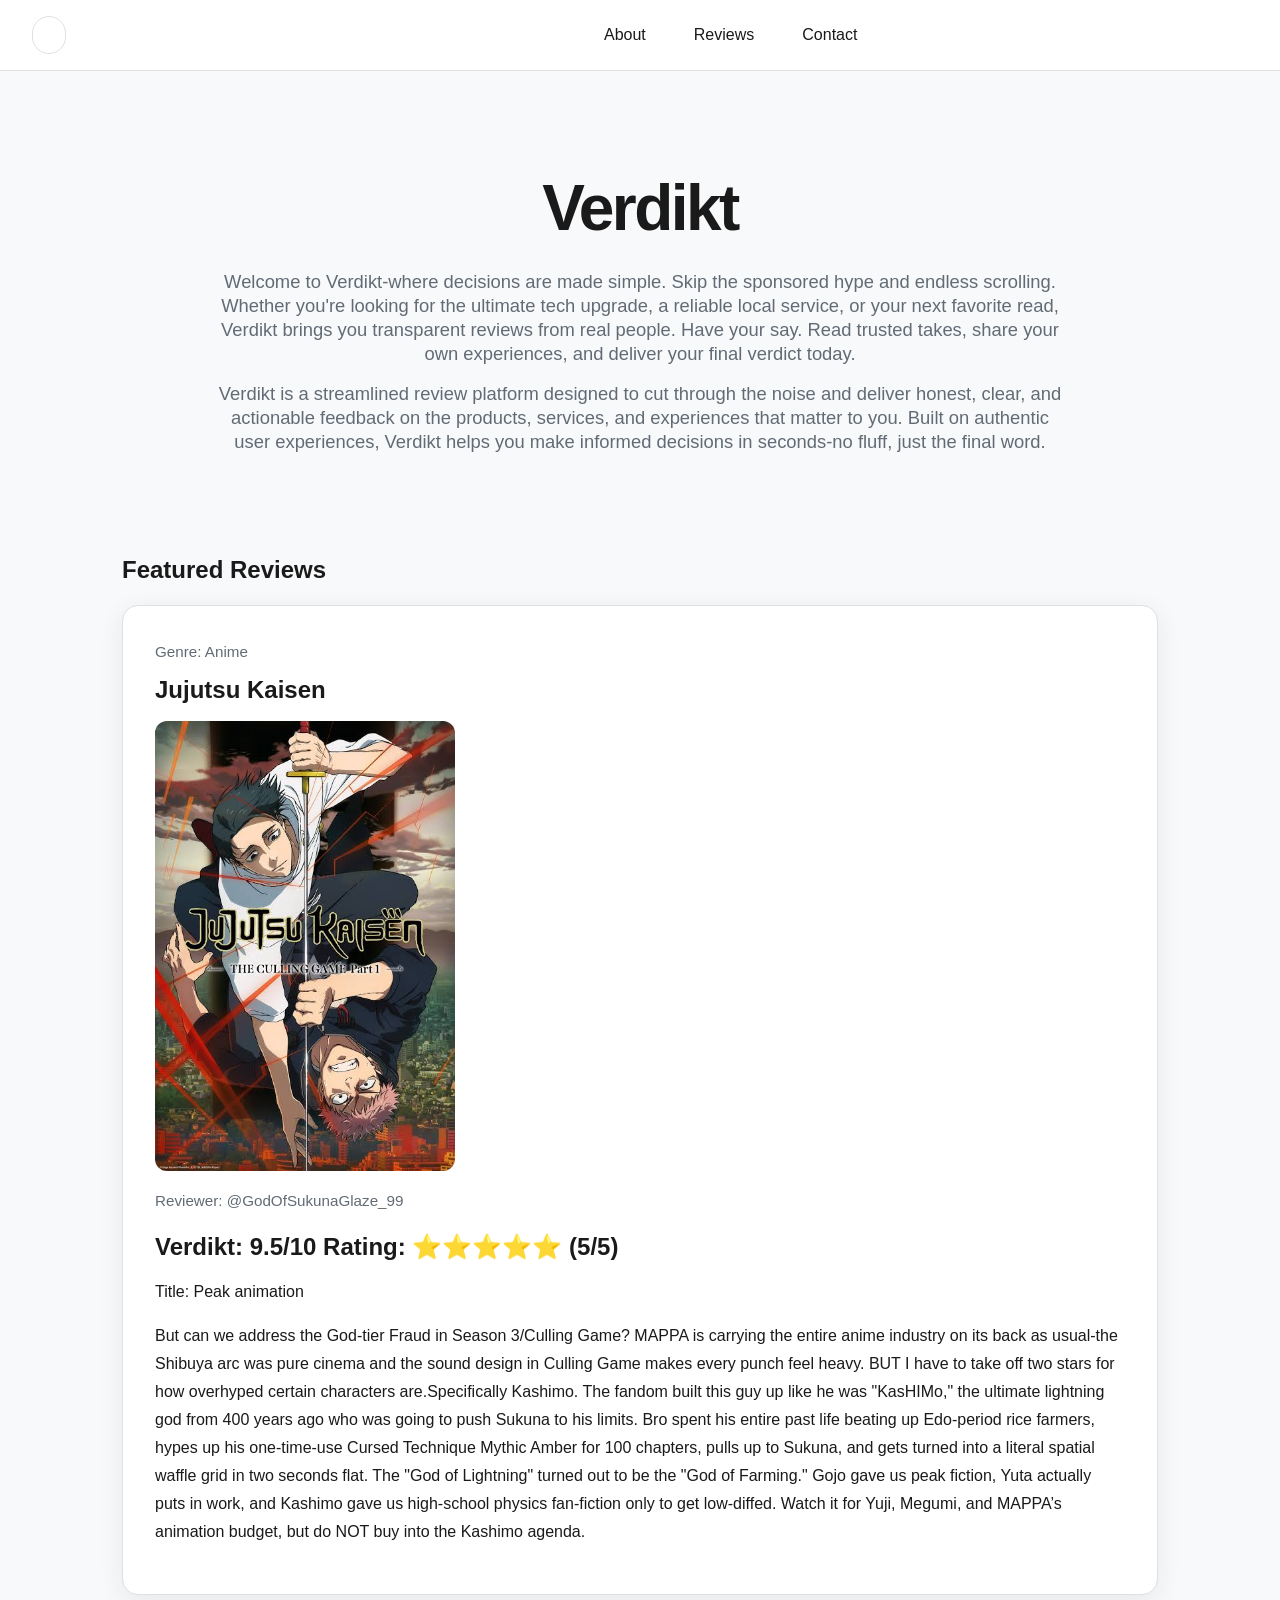
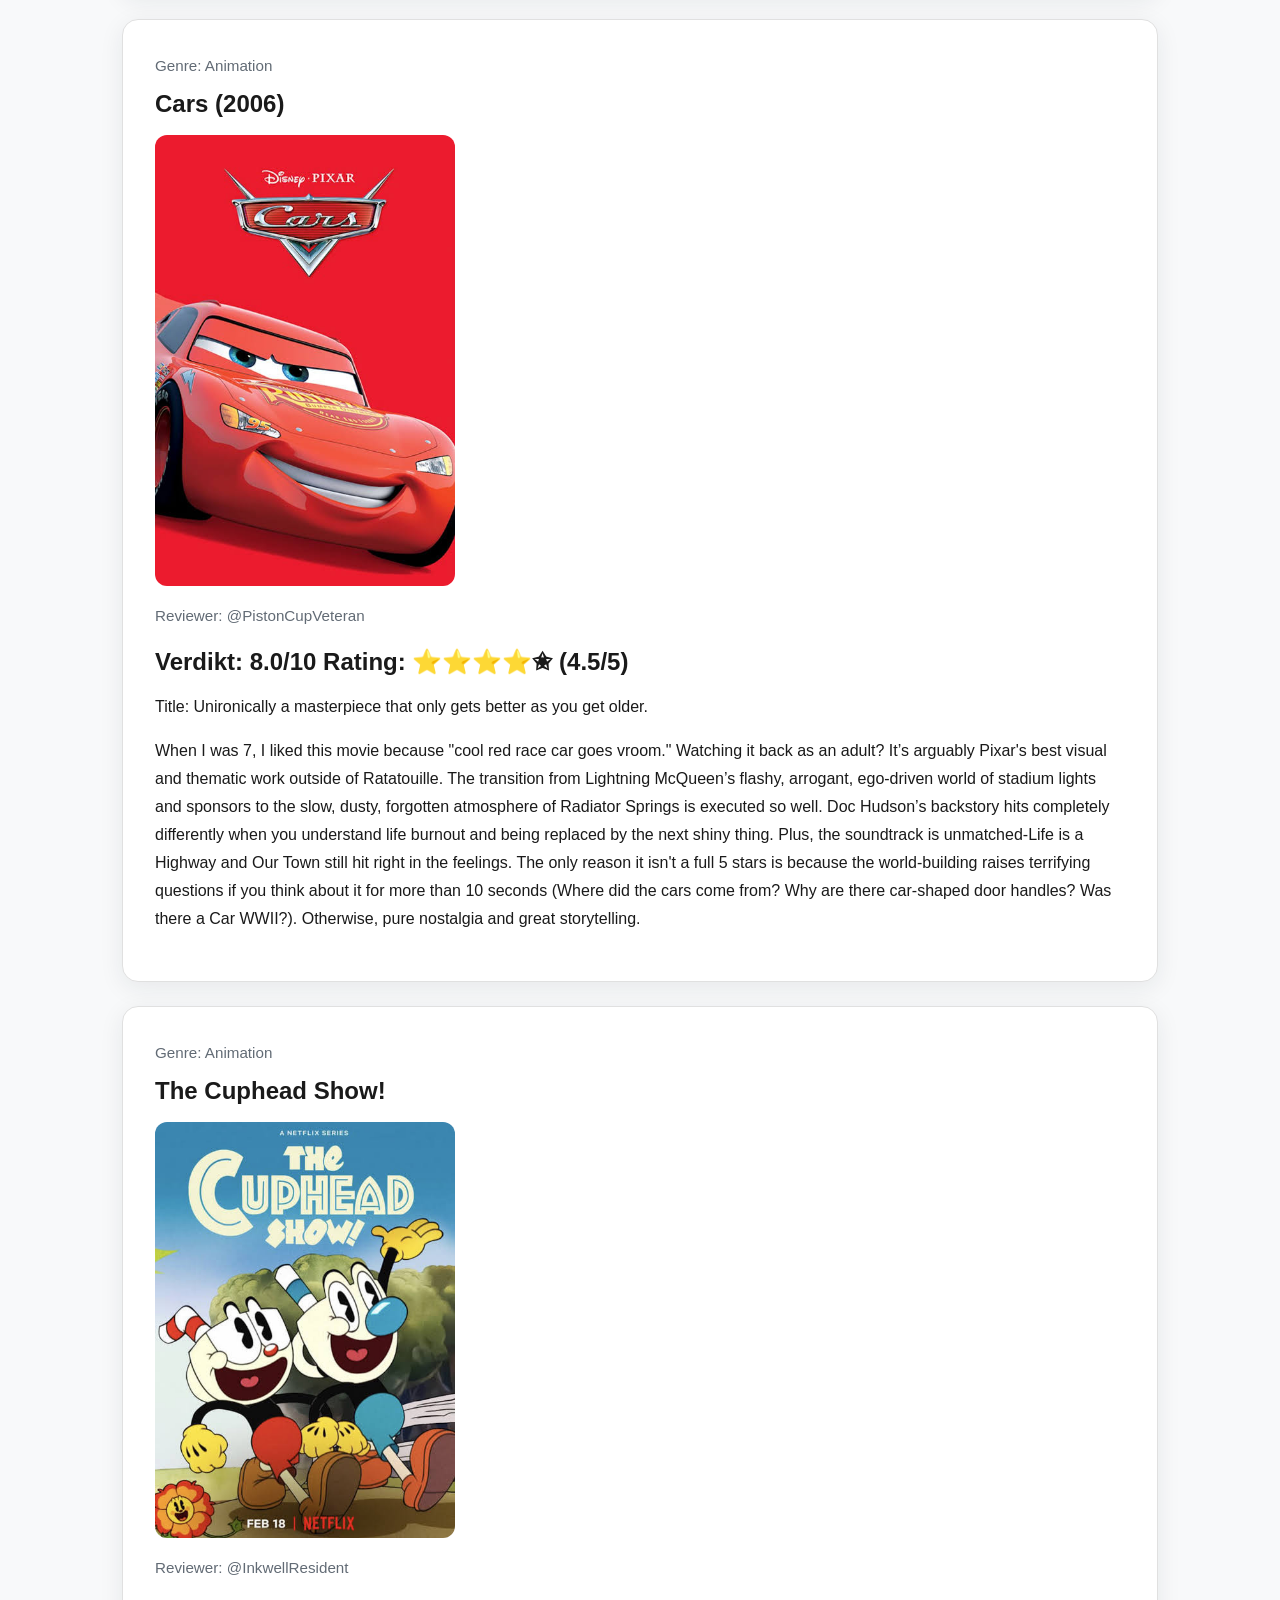
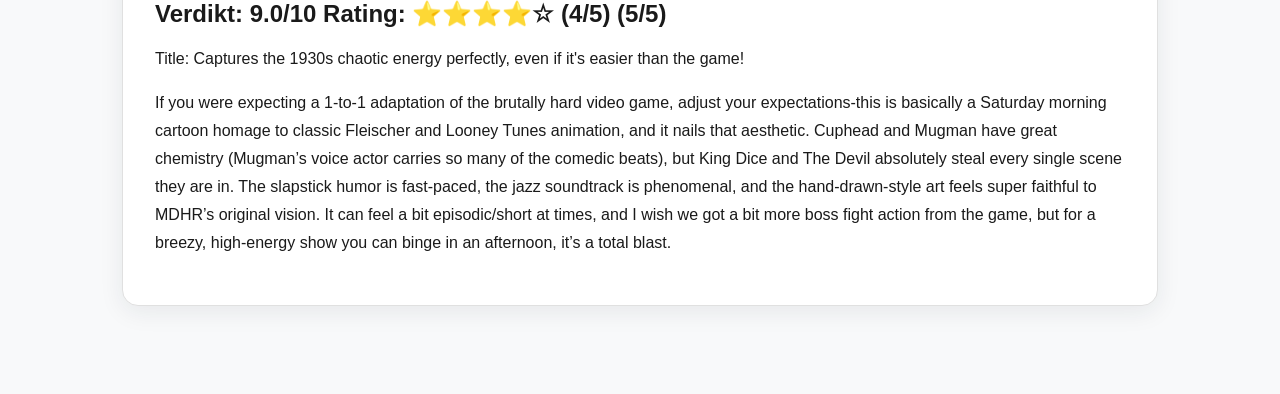
==== Pages/index.html @ 053e2333 "UPD" ====
<!DOCTYPE html>
<html lang="en">
<head>
    <meta charset="UTF-8">
    <meta name="viewport" content="width=device-width, initial-scale=1.0">
    <title>Verdikt</title>
    <link rel="stylesheet" href="style.css">
    <link rel="icon" href="" type="image/x-icon">
    <script src="Java.js" defer></script>
</head>
<body>
    <nav>
        <div class="search-container">
            <input type="text" id="search-input" placeholder="Search reviews, shows, or users..."  aria-label="Search reviews">
        </div>
        <ul>
            <li><a href="about.html">About</a></li>
            <li><a href="categories.html">Reviews</a></li>
            <li><a href="contact.html">Contact</a></li>
        </ul>

        <button id="theme-toggle" class="theme-btn">
            <span id="theme-icon" aria-hidden="true">🌙</span>
            <span id="theme-text">Dark Mode</span>
        </button>
    </nav>
    <header>
        <h1>Verdikt</h1>
        <h3>Welcome to Verdikt-where decisions are made simple. Skip the sponsored hype and endless scrolling. Whether you're looking for the ultimate tech upgrade, a reliable local service, or your next favorite read, Verdikt brings you transparent reviews from real people. Have your say. Read trusted takes, share your own experiences, and deliver your final verdict today.</h3>
        <h3>Verdikt is a streamlined review platform designed to cut through the noise and deliver honest, clear, and actionable feedback on the products, services, and experiences that matter to you. Built on authentic user experiences, Verdikt helps you make informed decisions in seconds-no fluff, just the final word.</h3>
    </header>
<section>
    <h1>Featured Reviews</h1>
    <p id="no-results" class="no-results hidden" role="status">No reviews match your search.</p>
    <div class="review">
        <h2>Genre: Anime</h2>
        <h2>Jujutsu Kaisen</h2>
        <img src="Images/JJK.jpg" alt="Jujutsu Kaisen" width="300">
        <h4>Reviewer: @GodOfSukunaGlaze_99</h4>
        <h2>Verdikt: 9.5/10 Rating: ⭐⭐⭐⭐⭐ (5/5)</h2>
        <h3>Title: Peak animation</h3>
        <h3>But can we address the God-tier Fraud in Season 3/Culling Game? MAPPA is carrying the entire anime industry on its back as usual-the Shibuya arc was pure cinema and the sound design in Culling Game makes every punch feel heavy. BUT I have to take off two stars for how overhyped certain characters are.Specifically Kashimo. The fandom built this guy up like he was "KasHIMo," the ultimate lightning god from 400 years ago who was going to push Sukuna to his limits. Bro spent his entire past life beating up Edo-period rice farmers, hypes up his one-time-use Cursed Technique Mythic Amber for 100 chapters, pulls up to Sukuna, and gets turned into a literal spatial waffle grid in two seconds flat.   The "God of Lightning" turned out to be the "God of Farming." Gojo gave us peak fiction, Yuta actually puts in work, and Kashimo gave us high-school physics fan-fiction only to get low-diffed. Watch it for Yuji, Megumi, and MAPPA’s animation budget, but do NOT buy into the Kashimo agenda.</h3>
    </div>
    <div class="review">
        <h2>Genre: Animation</h2>
        <h2>Cars (2006)</h2>
        <img src="Images/Cars.jpg" alt="Cars" width="300">
        <h4>Reviewer: @PistonCupVeteran</h4>
        <h2>Verdikt: 8.0/10 Rating: ⭐⭐⭐⭐✬ (4.5/5)</h2>
        <h3>Title: Unironically a masterpiece that only gets better as you get older.</h3>
        <h3>When I was 7, I liked this movie because "cool red race car goes vroom." Watching it back as an adult? It’s arguably Pixar's best visual and thematic work outside of Ratatouille. The transition from Lightning McQueen’s flashy, arrogant, ego-driven world of stadium lights and sponsors to the slow, dusty, forgotten atmosphere of Radiator Springs is executed so well. Doc Hudson’s backstory hits completely differently when you understand life burnout and being replaced by the next shiny thing. Plus, the soundtrack is unmatched-Life is a Highway and Our Town still hit right in the feelings. The only reason it isn't a full 5 stars is because the world-building raises terrifying questions if you think about it for more than 10 seconds (Where did the cars come from? Why are there car-shaped door handles? Was there a Car WWII?). Otherwise, pure nostalgia and great storytelling.</h3>
    </div>
    <div class="review">
        <h2>Genre: Animation</h2>
        <h2>The Cuphead Show!</h2>
        <img src="Images/Cuphead.jpg" alt="Cuphead" width="300">
        <h4>Reviewer: @InkwellResident</h4>
        <h2>Verdikt: 9.0/10 Rating: ⭐⭐⭐⭐☆ (4/5) (5/5)</h2>
        <h3>Title: Captures the 1930s chaotic energy perfectly, even if it's easier than the game!</h3>
        <h3>If you were expecting a 1-to-1 adaptation of the brutally hard video game, adjust your expectations-this is basically a Saturday morning cartoon homage to classic Fleischer and Looney Tunes animation, and it nails that aesthetic. Cuphead and Mugman have great chemistry (Mugman’s voice actor carries so many of the comedic beats), but King Dice and The Devil absolutely steal every single scene they are in. The slapstick humor is fast-paced, the jazz soundtrack is phenomenal, and the hand-drawn-style art feels super faithful to MDHR’s original vision. It can feel a bit episodic/short at times, and I wish we got a bit more boss fight action from the game, but for a breezy, high-energy show you can binge in an afternoon, it’s a total blast.</h3>
    </div>
</body>
</html>
---- Pages/style.css ----
:root {
  --bg-color: #f8f9fa;
  --card-bg: #ffffff;
  --text-color: #1a1a1a;
  --border-color: #e0e0e0;
  --nav-bg: rgba(255, 255, 255, 0.9);
  --accent-color: #007bff;
  --muted-color: #626b75;
  --shadow-color: rgba(20, 34, 50, 0.08);
}

[data-theme="dark"] {
  --bg-color: #121212;
  --card-bg: #1e1e1e;
  --text-color: #f1f1f1;
  --border-color: #333333;
  --nav-bg: rgba(18, 18, 18, 0.9);
  --accent-color: #3788d8;
 --muted-color: #b5bdc7;
 --shadow-color: rgba(0, 0, 0, 0.25);
}

* {
 box-sizing: border-box;
}

body {
 background-color: var(--bg-color);
 color: var(--text-color);
 font-family: 'Segoe UI', Tahoma, Geneva, Verdana, sans-serif;
 margin: 0;
 line-height: 1.6;
 transition: background-color 0.25s ease, color 0.25s ease;
}

h1, h2, h3, h4 {
 color: var(--text-color);
 line-height: 1.3;
}

nav {
  position: sticky; 
  top: 0;
  z-index: 1000;
  display: flex;
  justify-content: space-between;
  align-items: center;
  gap: 35rem;
  padding: 1rem 2rem;
  background-color: var(--nav-bg);
  backdrop-filter: blur(8px);
  border-bottom: 1px solid var(--border-color);
}

nav ul {
  display: flex;
  list-style: none;
  gap: 1.5rem;
  margin: 0 auto;
  padding: 0;
}

nav a {
  color: var(--text-color);
  text-decoration: none;
  font-weight: 500;
  transition: color 0.2s ease;
  padding: 0.5rem 0.75rem;
  border-radius: 8px;
}

nav a:hover {
  color: var(--accent-color);
}

.theme-btn {
  background: transparent;
  border: 1px solid var(--border-color);
  color: var(--text-color);
  padding: 0.5rem 1rem;
  border-radius: 20px;
  cursor: pointer;
  display: flex;
  align-items: center;
  gap: 0.5rem;
  font-size: 0.9rem;
  white-space: nowrap;
  transition: border-color 0.2s ease, background-color 0.2s ease, transform 0.2s ease;
}

.theme-btn:hover {
  border-color: var(--accent-color);
  background-color: var(--card-bg);
  transform: translateY(-1px);
}

/* Search Bar Styling */
.search-container {
  flex: 1 1 240px;
  max-width: 400px;
  min-width: 0;
}

#search-input {
  width: 100%;
  box-sizing: border-box;
  padding: 0.6rem 1rem;
  border-radius: 20px;
  border: 1px solid var(--border-color);
  background-color: var(--card-bg);
  color: var(--text-color);
  font-size: 0.95rem;
  outline: none;
  transition: border-color 0.2s ease, box-shadow 0.2s ease, background-color 0.25s ease;
}

#search-input:focus {
  border-color: var(--accent-color);
  box-shadow: 0 0 0 3px rgba(0, 123, 255, 0.2);
}

header {
  max-width: 1000px;
  margin: 0 auto;
  padding: clamp(3rem, 8vw, 6rem) 2rem 3rem;
  text-align: center;
}

header h1 {
  margin: 0 0 1.25rem;
  font-size: clamp(2.5rem, 6vw, 4rem);
  letter-spacing: -0.04em;
}

header h3 {
  max-width: 850px;
  margin: 0 auto 1rem;
  color: var(--muted-color);
  font-size: clamp(1rem, 2vw, 1.15rem);
  font-weight: 400;
}

section {
  max-width: 1100px;
  margin: 0 auto;
  padding: 1rem 2rem 4rem;
}

section > h2 {
  margin: 0 0 1.5rem;
  font-size: clamp(1.6rem, 3vw, 2rem);
}

#contact-form {
  display: flex;
  flex-direction: column;
  gap: 1rem;
  max-width: 600px;
  margin: 0 auto;
}

#contact-form label {
  font-weight: 500;
}

#contact-form input,
#contact-form textarea {
  width: 100%;
  padding: 0.75rem 1rem;
  border-radius: 8px;
  border: 1px solid var(--border-color);
  background-color: var(--card-bg);
  color: var(--text-color);
  font-size: 0.95rem;
  outline: none;
  transition: border-color 0.2s ease, box-shadow 0.2s ease, background-color 0.25s ease;
}

#contact-form input:focus,
#contact-form textarea:focus {
  border-color: var(--accent-color);
  box-shadow: 0 0 0 3px rgba(0, 123, 255, 0.2);
}

#contact-form button {
  align-self: flex-start;
  padding: 0.75rem 1.5rem;
  border: none;
  border-radius: 8px;
  background-color: var(--accent-color);
  color: #fff;
  font-size: 0.95rem;
  cursor: pointer;
  transition: background-color 0.2s ease, transform 0.2s ease;
}

#contact-form button:hover {
  background-color: darken(var(--accent-color), 10%);
  transform: translateY(-1px);
}

#contact-form button:active {
  transform: translateY(0);
}

#contact-form .success-message {
  color: green;
  font-weight: 500;
  margin-top: 0.5rem;
}

#contact-form .error-message {
  color: red;
  font-weight: 500;
  margin-top: 0.5rem;
}

#contact-form .hidden {
  display: none;
}

#contact-form .loading {
  opacity: 0.6;
  pointer-events: none;
}

#contact-form .loading::after {
  content: 'Sending...';
  display: inline-block;
  margin-left: 0.5rem;
  font-style: italic;
  color: var(--muted-color);
}

#AboutImg {
  display: block;
  width: min(100%, 300px);
  height: auto;
  margin: 1rem auto;
  border-radius: 0.75rem;
  object-fit: cover;
}

.review {
  margin: 0 0 1.5rem;
  padding: clamp(1.25rem, 3vw, 2rem);
  overflow: hidden;
  border: 1px solid var(--border-color);
  border-radius: 1rem;
  background-color: var(--card-bg);
  box-shadow: 0 6px 24px var(--shadow-color);
  transition: transform 0.2s ease, box-shadow 0.2s ease, background-color 0.25s ease;
}

.review:hover {
  transform: translateY(-3px);
  box-shadow: 0 12px 30px var(--shadow-color);
}

.review h2 {
  margin: 0.25rem 0 0.75rem;
}

.review h2:first-child,
.review h4 {
  color: var(--muted-color);
  font-size: 0.95rem;
  font-weight: 500;
}

.review h3 {
  font-size: 1rem;
  font-weight: 400;
  line-height: 1.75;
}

.review img {
  display: block;
  width: min(100%, 300px);
  height: auto;
  margin: 1rem 0;
  border-radius: 0.75rem;
  object-fit: cover;
}

.review.hidden {
  display: none !important;
}

.review.search-enter {
  animation: review-enter 280ms ease-out both;
}

@keyframes review-enter {
  from {
    opacity: 0;
    transform: translateY(12px);
  }

  to {
    opacity: 1;
    transform: translateY(0);
  }
}

.no-results {
  text-align: center;
  padding: 3rem 1rem;
  font-size: 1.1rem;
  opacity: 0.7;
}

.no-results.hidden {
  display: none;
}

@media (max-width: 760px) {
  nav {
    flex-wrap: wrap;
    padding: 0.75rem 1rem;
    gap: 0.75rem 1rem;
  }

  .search-container {
    flex-basis: 100%;
    max-width: none;
    order: 1;
  }

  nav ul {
    flex: 1;
    flex-wrap: wrap;
    gap: 0.75rem 1rem;
  }

  header {
    padding: 3rem 1.25rem 2rem;
  }

  section {
    padding: 1rem 1.25rem 3rem;
  }
}

@media (prefers-reduced-motion: reduce) {
  *,
  *::before,
  *::after {
    scroll-behavior: auto !important;
    transition-duration: 0.01ms !important;
    animation-duration: 0.01ms !important;
    animation-iteration-count: 1 !important;
  }
}
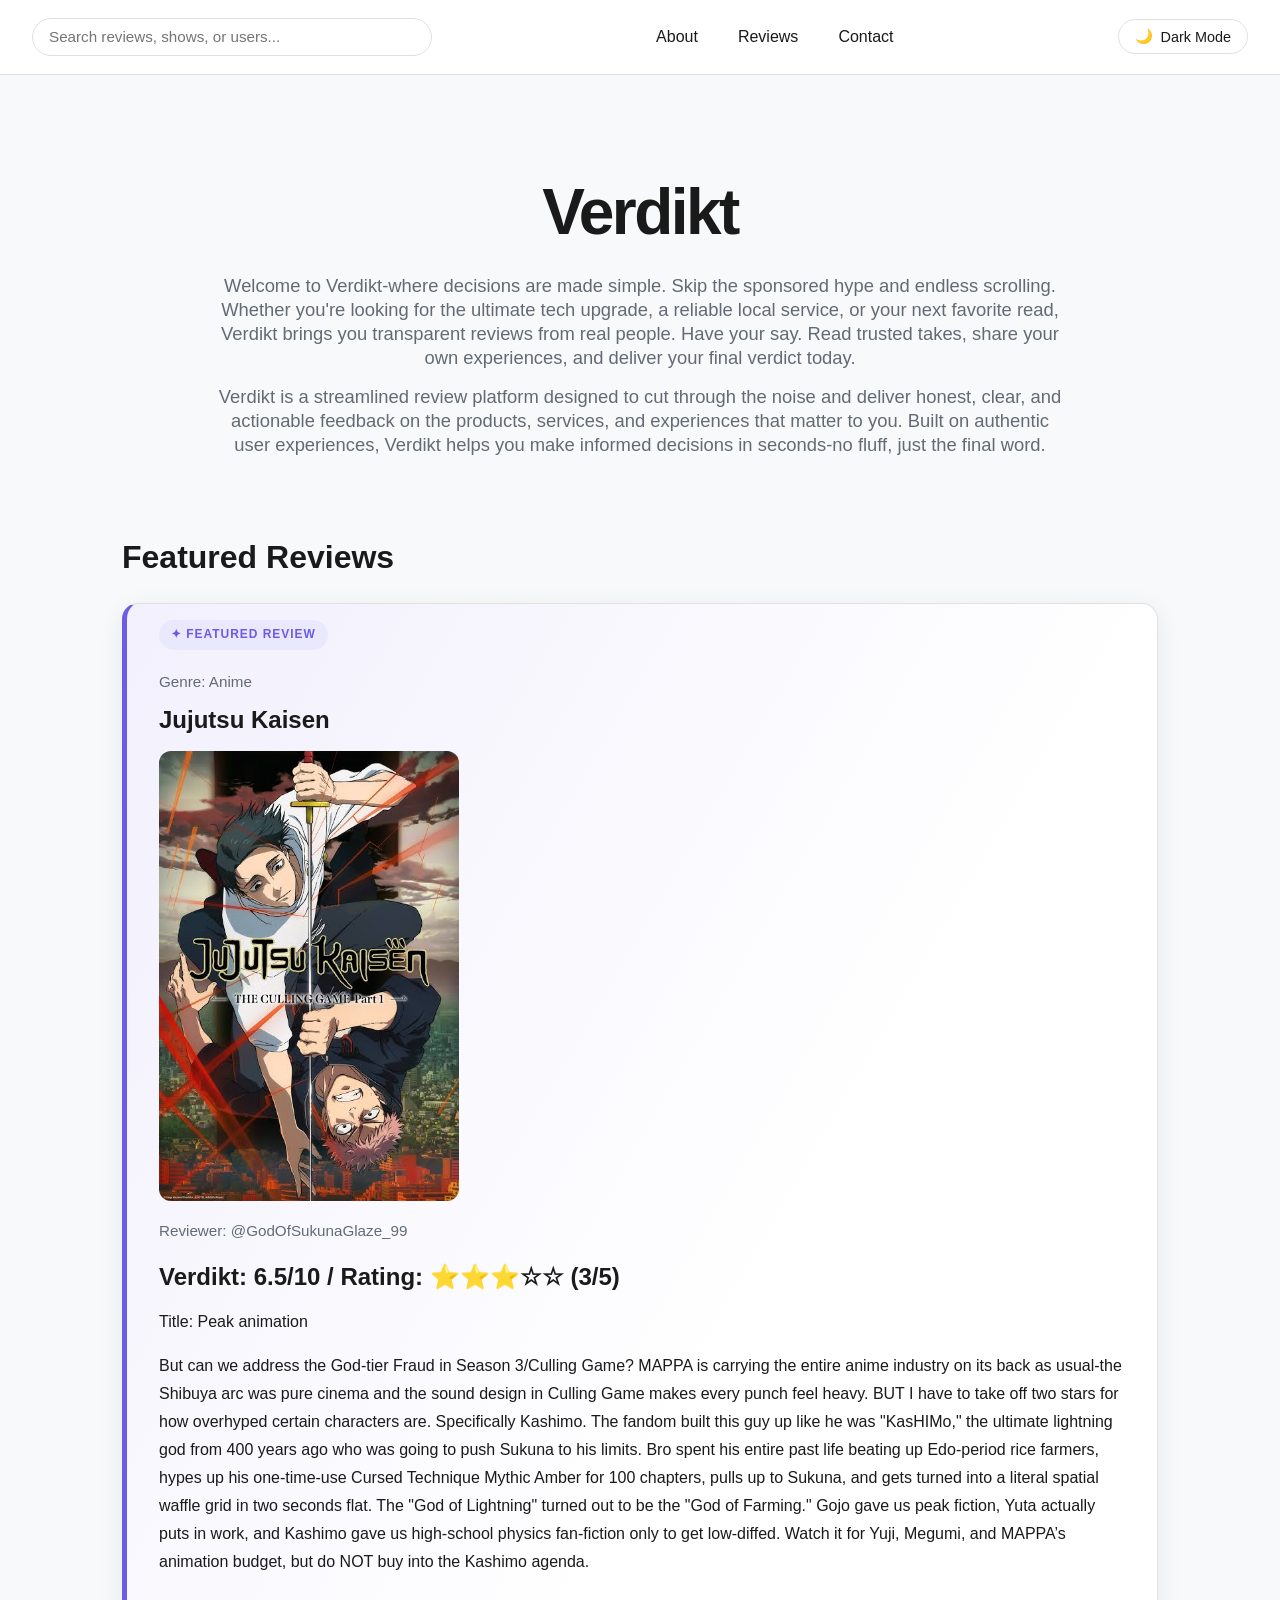
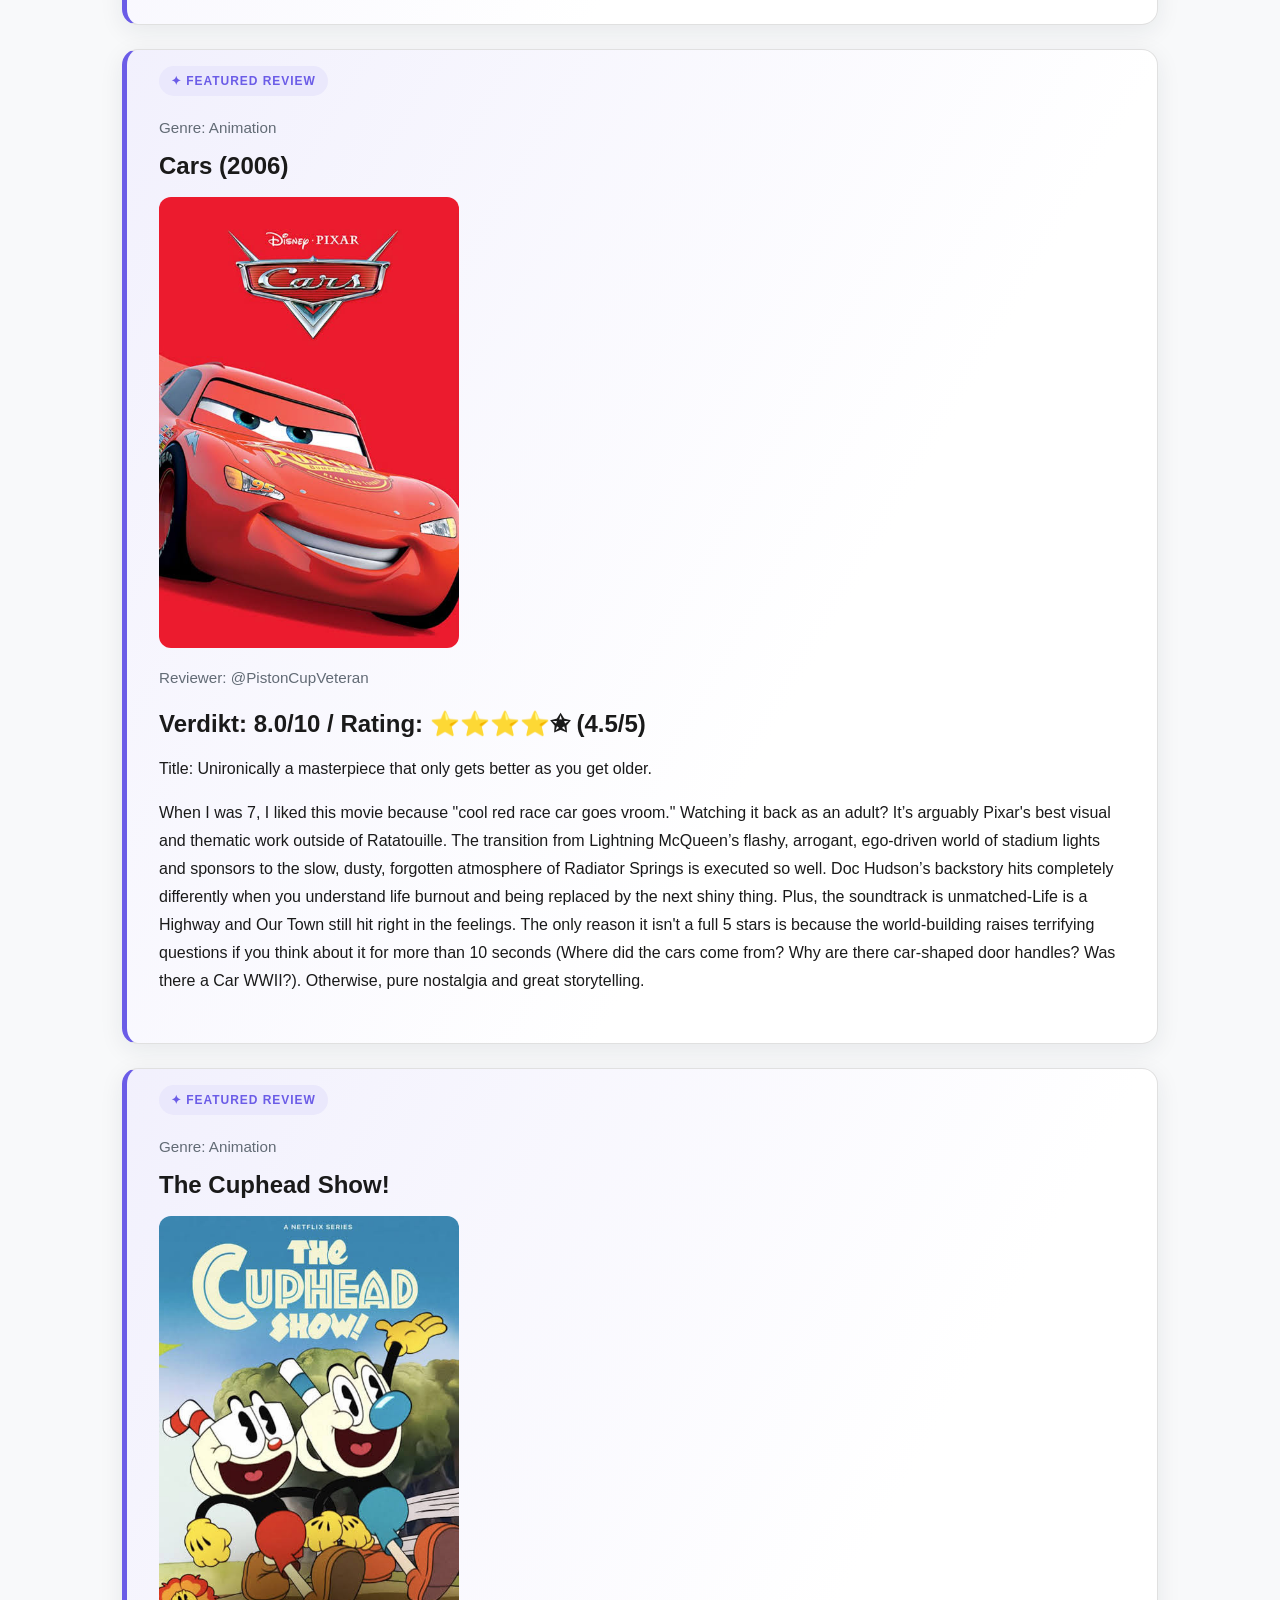
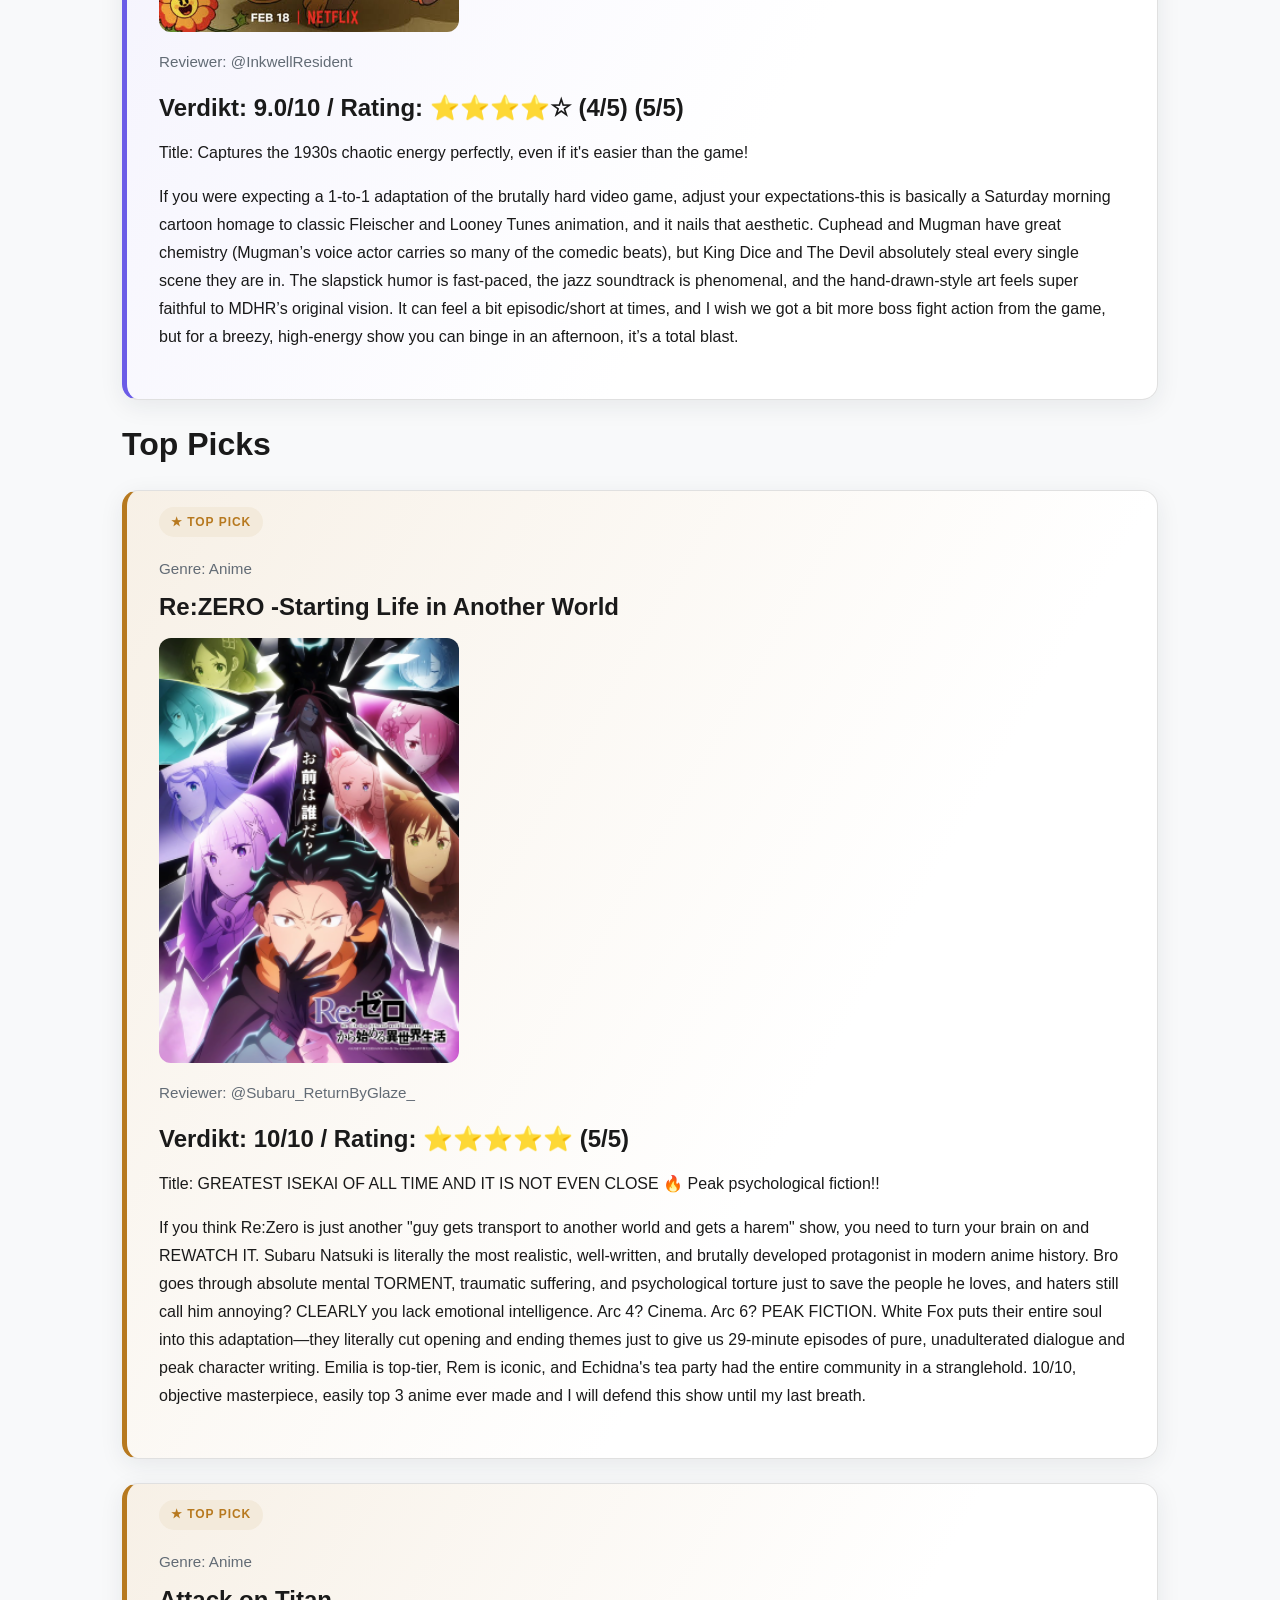
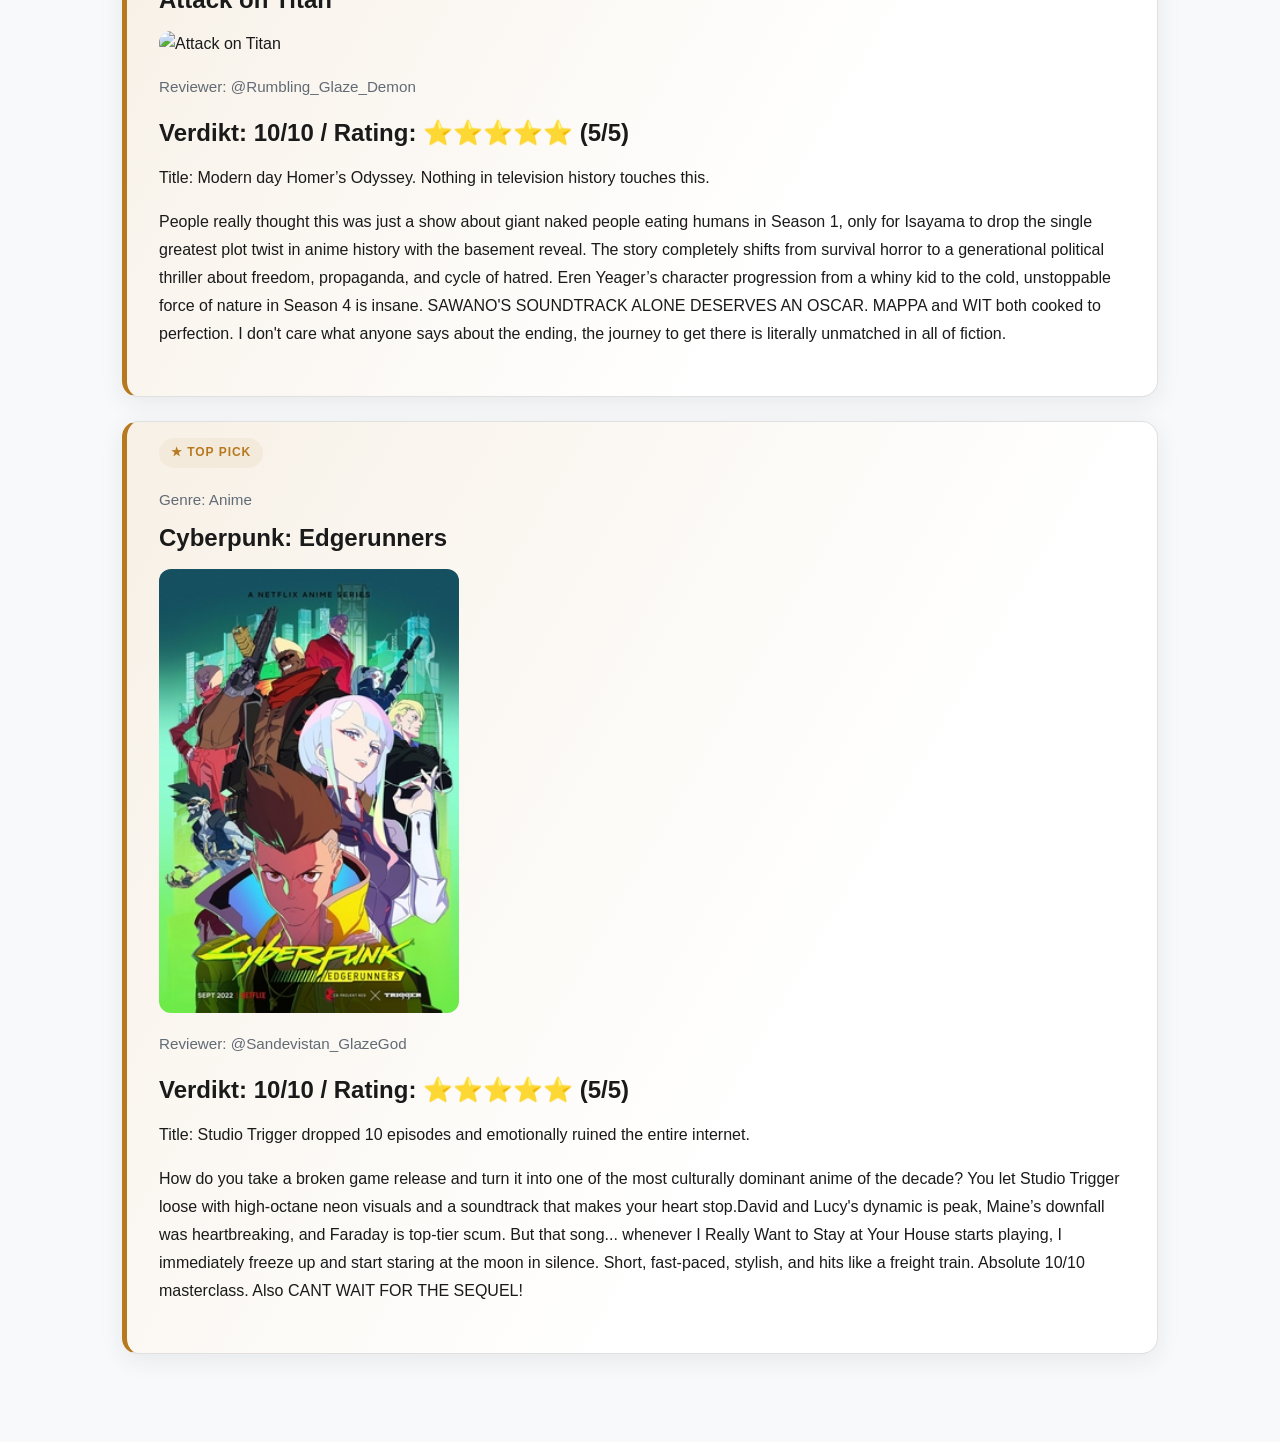
==== commit f08184c0: "Heya" ====
--- a/Pages/index.html
+++ b/Pages/index.html
@@ -1,63 +1,91 @@
 <!DOCTYPE html>
 <html lang="en">
-<head>
+  <head>
     <meta charset="UTF-8">
     <meta name="viewport" content="width=device-width, initial-scale=1.0">
     <title>Verdikt</title>
     <link rel="stylesheet" href="style.css">
-    <link rel="icon" href="" type="image/x-icon">
+    <link rel="icon" href="Images/VerdiktIcon.png" type="image/png">
     <script src="Java.js" defer></script>
-</head>
-<body>
+  </head>
+  <body>
     <nav>
-        <div class="search-container">
-            <input type="text" id="search-input" placeholder="Search reviews, shows, or users..."  aria-label="Search reviews">
-        </div>
-        <ul>
-            <li><a href="about.html">About</a></li>
-            <li><a href="categories.html">Reviews</a></li>
-            <li><a href="contact.html">Contact</a></li>
-        </ul>
-
-        <button id="theme-toggle" class="theme-btn">
-            <span id="theme-icon" aria-hidden="true">🌙</span>
-            <span id="theme-text">Dark Mode</span>
-        </button>
+      <div class="search-container">
+        <input type="text" id="search-input" placeholder="Search reviews, shows, or users..."  aria-label="Search reviews">
+      </div>
+      <ul>
+        <li><a href="about.html">About</a></li>
+        <li><a href="categories.html">Reviews</a></li>
+        <li><a href="contact.html">Contact</a></li>
+      </ul>
+      <button id="theme-toggle" class="theme-btn">
+        <span id="theme-icon" aria-hidden="true">🌙</span>
+        <span id="theme-text">Dark Mode</span>
+      </button>
     </nav>
     <header>
-        <h1>Verdikt</h1>
-        <h3>Welcome to Verdikt-where decisions are made simple. Skip the sponsored hype and endless scrolling. Whether you're looking for the ultimate tech upgrade, a reliable local service, or your next favorite read, Verdikt brings you transparent reviews from real people. Have your say. Read trusted takes, share your own experiences, and deliver your final verdict today.</h3>
-        <h3>Verdikt is a streamlined review platform designed to cut through the noise and deliver honest, clear, and actionable feedback on the products, services, and experiences that matter to you. Built on authentic user experiences, Verdikt helps you make informed decisions in seconds-no fluff, just the final word.</h3>
+      <h1>Verdikt</h1>
+      <h3>Welcome to Verdikt-where decisions are made simple. Skip the sponsored hype and endless scrolling. Whether you're looking for the ultimate tech upgrade, a reliable local service, or your next favorite read, Verdikt brings you transparent reviews from real people. Have your say. Read trusted takes, share your own experiences, and deliver your final verdict today.</h3>
+      <h3>Verdikt is a streamlined review platform designed to cut through the noise and deliver honest, clear, and actionable feedback on the products, services, and experiences that matter to you. Built on authentic user experiences, Verdikt helps you make informed decisions in seconds-no fluff, just the final word.</h3>
     </header>
-<section>
-    <h1>Featured Reviews</h1>
-    <p id="no-results" class="no-results hidden" role="status">No reviews match your search.</p>
-    <div class="review">
+    <section>
+      <h1>Featured Reviews</h1>
+      <p id="no-results" class="no-results hidden" role="status">No reviews match your search.</p>
+      <div class="F-review">
         <h2>Genre: Anime</h2>
         <h2>Jujutsu Kaisen</h2>
         <img src="Images/JJK.jpg" alt="Jujutsu Kaisen" width="300">
         <h4>Reviewer: @GodOfSukunaGlaze_99</h4>
-        <h2>Verdikt: 9.5/10 Rating: ⭐⭐⭐⭐⭐ (5/5)</h2>
+        <h2>Verdikt: 6.5/10 / Rating: ⭐⭐⭐☆☆ (3/5)</h2>
         <h3>Title: Peak animation</h3>
-        <h3>But can we address the God-tier Fraud in Season 3/Culling Game? MAPPA is carrying the entire anime industry on its back as usual-the Shibuya arc was pure cinema and the sound design in Culling Game makes every punch feel heavy. BUT I have to take off two stars for how overhyped certain characters are.Specifically Kashimo. The fandom built this guy up like he was "KasHIMo," the ultimate lightning god from 400 years ago who was going to push Sukuna to his limits. Bro spent his entire past life beating up Edo-period rice farmers, hypes up his one-time-use Cursed Technique Mythic Amber for 100 chapters, pulls up to Sukuna, and gets turned into a literal spatial waffle grid in two seconds flat.   The "God of Lightning" turned out to be the "God of Farming." Gojo gave us peak fiction, Yuta actually puts in work, and Kashimo gave us high-school physics fan-fiction only to get low-diffed. Watch it for Yuji, Megumi, and MAPPA’s animation budget, but do NOT buy into the Kashimo agenda.</h3>
-    </div>
-    <div class="review">
+        <h3>But can we address the God-tier Fraud in Season 3/Culling Game? MAPPA is carrying the entire anime industry on its back as usual-the Shibuya arc was pure cinema and the sound design in Culling Game makes every punch feel heavy. BUT I have to take off two stars for how overhyped certain characters are. Specifically Kashimo. The fandom built this guy up like he was "KasHIMo," the ultimate lightning god from 400 years ago who was going to push Sukuna to his limits. Bro spent his entire past life beating up Edo-period rice farmers, hypes up his one-time-use Cursed Technique Mythic Amber for 100 chapters, pulls up to Sukuna, and gets turned into a literal spatial waffle grid in two seconds flat.   The "God of Lightning" turned out to be the "God of Farming." Gojo gave us peak fiction, Yuta actually puts in work, and Kashimo gave us high-school physics fan-fiction only to get low-diffed. Watch it for Yuji, Megumi, and MAPPA’s animation budget, but do NOT buy into the Kashimo agenda.</h3>
+      </div>
+      <div class="F-review">
         <h2>Genre: Animation</h2>
         <h2>Cars (2006)</h2>
         <img src="Images/Cars.jpg" alt="Cars" width="300">
         <h4>Reviewer: @PistonCupVeteran</h4>
-        <h2>Verdikt: 8.0/10 Rating: ⭐⭐⭐⭐✬ (4.5/5)</h2>
+        <h2>Verdikt: 8.0/10 / Rating: ⭐⭐⭐⭐✬ (4.5/5)</h2>
         <h3>Title: Unironically a masterpiece that only gets better as you get older.</h3>
         <h3>When I was 7, I liked this movie because "cool red race car goes vroom." Watching it back as an adult? It’s arguably Pixar's best visual and thematic work outside of Ratatouille. The transition from Lightning McQueen’s flashy, arrogant, ego-driven world of stadium lights and sponsors to the slow, dusty, forgotten atmosphere of Radiator Springs is executed so well. Doc Hudson’s backstory hits completely differently when you understand life burnout and being replaced by the next shiny thing. Plus, the soundtrack is unmatched-Life is a Highway and Our Town still hit right in the feelings. The only reason it isn't a full 5 stars is because the world-building raises terrifying questions if you think about it for more than 10 seconds (Where did the cars come from? Why are there car-shaped door handles? Was there a Car WWII?). Otherwise, pure nostalgia and great storytelling.</h3>
-    </div>
-    <div class="review">
+      </div>
+      <div class="F-review">
         <h2>Genre: Animation</h2>
         <h2>The Cuphead Show!</h2>
         <img src="Images/Cuphead.jpg" alt="Cuphead" width="300">
         <h4>Reviewer: @InkwellResident</h4>
-        <h2>Verdikt: 9.0/10 Rating: ⭐⭐⭐⭐☆ (4/5) (5/5)</h2>
+        <h2>Verdikt: 9.0/10 / Rating: ⭐⭐⭐⭐☆ (4/5) (5/5)</h2>
         <h3>Title: Captures the 1930s chaotic energy perfectly, even if it's easier than the game!</h3>
         <h3>If you were expecting a 1-to-1 adaptation of the brutally hard video game, adjust your expectations-this is basically a Saturday morning cartoon homage to classic Fleischer and Looney Tunes animation, and it nails that aesthetic. Cuphead and Mugman have great chemistry (Mugman’s voice actor carries so many of the comedic beats), but King Dice and The Devil absolutely steal every single scene they are in. The slapstick humor is fast-paced, the jazz soundtrack is phenomenal, and the hand-drawn-style art feels super faithful to MDHR’s original vision. It can feel a bit episodic/short at times, and I wish we got a bit more boss fight action from the game, but for a breezy, high-energy show you can binge in an afternoon, it’s a total blast.</h3>
-    </div>
-</body>
-</html>+      </div>
+      <h1>Top Picks</h1>
+      <div class="T-review">
+        <h2>Genre: Anime</h2>
+        <h2>Re:ZERO -Starting Life in Another World</h2>
+        <img src="Images/ReZero.png" alt="Re:ZERO" width="300">
+        <h4>Reviewer: @Subaru_ReturnByGlaze_</h4>
+        <h2>Verdikt: 10/10 / Rating: ⭐⭐⭐⭐⭐ (5/5)</h2>
+        <h3>Title: GREATEST ISEKAI OF ALL TIME AND IT IS NOT EVEN CLOSE 🔥 Peak psychological fiction!!</h3>
+        <h3>If you think Re:Zero is just another "guy gets transport to another world and gets a harem" show, you need to turn your brain on and REWATCH IT. Subaru Natsuki is literally the most realistic, well-written, and brutally developed protagonist in modern anime history. Bro goes through absolute mental TORMENT, traumatic suffering, and psychological torture just to save the people he loves, and haters still call him annoying? CLEARLY you lack emotional intelligence. Arc 4? Cinema. Arc 6? PEAK FICTION. White Fox puts their entire soul into this adaptation—they literally cut opening and ending themes just to give us 29-minute episodes of pure, unadulterated dialogue and peak character writing. Emilia is top-tier, Rem is iconic, and Echidna's tea party had the entire community in a stranglehold. 10/10, objective masterpiece, easily top 3 anime ever made and I will defend this show until my last breath.</h3>
+      </div>
+      <div class="T-review">
+        <h2>Genre: Anime</h2>
+        <h2>Attack on Titan</h2>
+        <img src="Images/AttackOnTitan.jpg" alt="Attack on Titan" width="300">
+        <h4>Reviewer: @Rumbling_Glaze_Demon</h4>
+        <h2>Verdikt: 10/10 / Rating: ⭐⭐⭐⭐⭐ (5/5)</h2>
+        <h3>Title: Modern day Homer’s Odyssey. Nothing in television history touches this.</h3>
+        <h3>People really thought this was just a show about giant naked people eating humans in Season 1, only for Isayama to drop the single greatest plot twist in anime history with the basement reveal. The story completely shifts from survival horror to a generational political thriller about freedom, propaganda, and cycle of hatred. Eren Yeager’s character progression from a whiny kid to the cold, unstoppable force of nature in Season 4 is insane. SAWANO'S SOUNDTRACK ALONE DESERVES AN OSCAR. MAPPA and WIT both cooked to perfection. I don't care what anyone says about the ending, the journey to get there is literally unmatched in all of fiction.</h3>
+      </div>
+      <div class="T-review">
+        <h2>Genre: Anime</h2>
+        <h2>Cyberpunk: Edgerunners</h2>
+        <img src="Images/Edgerunner.jpg" alt="Cyberpunk: Edgerunners" width="300">
+        <h4>Reviewer: @Sandevistan_GlazeGod</h4>
+        <h2>Verdikt: 10/10 / Rating: ⭐⭐⭐⭐⭐ (5/5)</h2>
+        <h3>Title: Studio Trigger dropped 10 episodes and emotionally ruined the entire internet.</h3>
+        <h3>How do you take a broken game release and turn it into one of the most culturally dominant anime of the decade? You let Studio Trigger loose with high-octane neon visuals and a soundtrack that makes your heart stop.David and Lucy's dynamic is peak, Maine’s downfall was heartbreaking, and Faraday is top-tier scum. But that song... whenever I Really Want to Stay at Your House starts playing, I immediately freeze up and start staring at the moon in silence. Short, fast-paced, stylish, and hits like a freight train. Absolute 10/10 masterclass. Also CANT WAIT FOR THE SEQUEL!</h3>
+      </div>
+    </section>
+  </body>
+</html>
--- a/Pages/style.css
+++ b/Pages/style.css
@@ -1,100 +1,110 @@
 :root {
+  color-scheme: light;
   --bg-color: #f8f9fa;
   --card-bg: #ffffff;
   --text-color: #1a1a1a;
+  --muted-color: #626b75;
   --border-color: #e0e0e0;
   --nav-bg: rgba(255, 255, 255, 0.9);
   --accent-color: #007bff;
-  --muted-color: #626b75;
+  --featured-color: #6b5ce7;
+  --top-pick-color: #b7791f;
   --shadow-color: rgba(20, 34, 50, 0.08);
 }
 
 [data-theme="dark"] {
+  color-scheme: dark;
   --bg-color: #121212;
   --card-bg: #1e1e1e;
   --text-color: #f1f1f1;
+  --muted-color: #b5bdc7;
   --border-color: #333333;
   --nav-bg: rgba(18, 18, 18, 0.9);
   --accent-color: #3788d8;
- --muted-color: #b5bdc7;
- --shadow-color: rgba(0, 0, 0, 0.25);
+  --featured-color: #a99cff;
+  --top-pick-color: #f6c453;
+  --shadow-color: rgba(0, 0, 0, 0.25);
 }
 
 * {
- box-sizing: border-box;
+  box-sizing: border-box;
 }
 
 body {
- background-color: var(--bg-color);
- color: var(--text-color);
- font-family: 'Segoe UI', Tahoma, Geneva, Verdana, sans-serif;
- margin: 0;
- line-height: 1.6;
- transition: background-color 0.25s ease, color 0.25s ease;
-}
-
-h1, h2, h3, h4 {
- color: var(--text-color);
- line-height: 1.3;
+  margin: 0;
+  background-color: var(--bg-color);
+  color: var(--text-color);
+  font-family: "Segoe UI", Tahoma, Geneva, Verdana, sans-serif;
+  line-height: 1.6;
+  transition: background-color 0.25s ease, color 0.25s ease;
+}
+
+h1,
+h2,
+h3,
+h4 {
+  color: var(--text-color);
+  line-height: 1.3;
 }
 
 nav {
-  position: sticky; 
+  position: sticky;
   top: 0;
   z-index: 1000;
   display: flex;
+  align-items: center;
   justify-content: space-between;
-  align-items: center;
-  gap: 35rem;
+  gap: 1rem 2rem;
   padding: 1rem 2rem;
+  border-bottom: 1px solid var(--border-color);
   background-color: var(--nav-bg);
   backdrop-filter: blur(8px);
-  border-bottom: 1px solid var(--border-color);
 }
 
 nav ul {
   display: flex;
-  list-style: none;
-  gap: 1.5rem;
+  gap: 1rem;
   margin: 0 auto;
   padding: 0;
+  list-style: none;
 }
 
 nav a {
-  color: var(--text-color);
-  text-decoration: none;
-  font-weight: 500;
-  transition: color 0.2s ease;
+  display: inline-block;
   padding: 0.5rem 0.75rem;
   border-radius: 8px;
+  color: var(--text-color);
+  font-weight: 500;
+  text-decoration: none;
+  transition: color 0.2s ease, background-color 0.2s ease;
 }
 
 nav a:hover {
   color: var(--accent-color);
+  background-color: var(--card-bg);
 }
 
 .theme-btn {
-  background: transparent;
-  border: 1px solid var(--border-color);
-  color: var(--text-color);
-  padding: 0.5rem 1rem;
-  border-radius: 20px;
-  cursor: pointer;
   display: flex;
   align-items: center;
   gap: 0.5rem;
+  padding: 0.5rem 1rem;
+  border: 1px solid var(--border-color);
+  border-radius: 20px;
+  background: transparent;
+  color: var(--text-color);
   font-size: 0.9rem;
   white-space: nowrap;
+  cursor: pointer;
   transition: border-color 0.2s ease, background-color 0.2s ease, transform 0.2s ease;
 }
 
 .theme-btn:hover {
+  transform: translateY(-1px);
   border-color: var(--accent-color);
   background-color: var(--card-bg);
-  transform: translateY(-1px);
-}
-
-/* Search Bar Styling */
+}
+
 .search-container {
   flex: 1 1 240px;
   max-width: 400px;
@@ -103,20 +113,13 @@
 
 #search-input {
   width: 100%;
-  box-sizing: border-box;
   padding: 0.6rem 1rem;
+  border: 1px solid var(--border-color);
   border-radius: 20px;
-  border: 1px solid var(--border-color);
   background-color: var(--card-bg);
   color: var(--text-color);
   font-size: 0.95rem;
-  outline: none;
   transition: border-color 0.2s ease, box-shadow 0.2s ease, background-color 0.25s ease;
-}
-
-#search-input:focus {
-  border-color: var(--accent-color);
-  box-shadow: 0 0 0 3px rgba(0, 123, 255, 0.2);
 }
 
 header {
@@ -132,7 +135,8 @@
   letter-spacing: -0.04em;
 }
 
-header h3 {
+header h3,
+header p {
   max-width: 850px;
   margin: 0 auto 1rem;
   color: var(--muted-color);
@@ -146,17 +150,34 @@
   padding: 1rem 2rem 4rem;
 }
 
-section > h2 {
+section > h1,
+section > h2,
+.section-title {
   margin: 0 0 1.5rem;
   font-size: clamp(1.6rem, 3vw, 2rem);
 }
 
+.section-title {
+  text-align: center;
+}
+
 #contact-form {
   display: flex;
   flex-direction: column;
-  gap: 1rem;
+  gap: 1.25rem;
   max-width: 600px;
   margin: 0 auto;
+  padding: clamp(1.25rem, 4vw, 2rem);
+  border: 1px solid var(--border-color);
+  border-radius: 1rem;
+  background-color: var(--card-bg);
+  box-shadow: 0 6px 24px var(--shadow-color);
+}
+
+#contact-form .form-field {
+  display: flex;
+  flex-direction: column;
+  gap: 0.45rem;
 }
 
 #contact-form label {
@@ -167,35 +188,65 @@
 #contact-form textarea {
   width: 100%;
   padding: 0.75rem 1rem;
+  border: 1px solid var(--border-color);
   border-radius: 8px;
+  background-color: var(--card-bg);
+  color: var(--text-color);
+  font: inherit;
+  transition: border-color 0.2s ease, box-shadow 0.2s ease, background-color 0.25s ease;
+}
+
+#contact-form textarea {
+  resize: vertical;
+}
+
+#contact-form input[aria-invalid="true"],
+#contact-form textarea[aria-invalid="true"] {
+  border-color: #c5221f;
+}
+
+#contact-form .field-error {
+  margin: 0;
+  padding: 0.55rem 0.75rem;
+  border: 1px solid color-mix(in srgb, #c5221f 25%, transparent);
+  border-radius: 0.5rem;
+  background-color: color-mix(in srgb, #c5221f 8%, var(--card-bg));
+  color: #c5221f;
+  font-size: 0.9rem;
+}
+
+#contact-form .field-error.hidden {
+  display: none;
+}
+
+#contact-form .form-status {
+  margin: 0;
+  padding: 0.75rem 1rem;
   border: 1px solid var(--border-color);
-  background-color: var(--card-bg);
-  color: var(--text-color);
-  font-size: 0.95rem;
-  outline: none;
-  transition: border-color 0.2s ease, box-shadow 0.2s ease, background-color 0.25s ease;
-}
-
-#contact-form input:focus,
-#contact-form textarea:focus {
-  border-color: var(--accent-color);
-  box-shadow: 0 0 0 3px rgba(0, 123, 255, 0.2);
+  border-radius: 0.5rem;
+  background-color: var(--bg-color);
+  color: var(--muted-color);
+  font-size: 0.9rem;
+}
+
+#contact-form .form-status.hidden {
+  display: none;
 }
 
 #contact-form button {
   align-self: flex-start;
   padding: 0.75rem 1.5rem;
-  border: none;
+  border: 0;
   border-radius: 8px;
   background-color: var(--accent-color);
-  color: #fff;
+  color: #ffffff;
   font-size: 0.95rem;
   cursor: pointer;
-  transition: background-color 0.2s ease, transform 0.2s ease;
+  transition: filter 0.2s ease, transform 0.2s ease;
 }
 
 #contact-form button:hover {
-  background-color: darken(var(--accent-color), 10%);
+  filter: brightness(0.9);
   transform: translateY(-1px);
 }
 
@@ -204,15 +255,15 @@
 }
 
 #contact-form .success-message {
-  color: green;
+  margin-top: 0.5rem;
+  color: #188038;
   font-weight: 500;
+}
+
+#contact-form .error-message {
   margin-top: 0.5rem;
-}
-
-#contact-form .error-message {
-  color: red;
+  color: #c5221f;
   font-weight: 500;
-  margin-top: 0.5rem;
 }
 
 #contact-form .hidden {
@@ -225,11 +276,11 @@
 }
 
 #contact-form .loading::after {
-  content: 'Sending...';
   display: inline-block;
   margin-left: 0.5rem;
+  color: var(--muted-color);
   font-style: italic;
-  color: var(--muted-color);
+  content: "Sending...";
 }
 
 #AboutImg {
@@ -241,7 +292,40 @@
   object-fit: cover;
 }
 
-.review {
+.contact-info {
+  display: flex;
+  flex-direction: column;
+  gap: 1rem;
+  max-width: 600px;
+  margin: 0 auto;
+  border: 0;
+  border-radius: 8px;
+  background-color: var(--card-bg);
+  text-decoration: none;
+}
+
+.contact-info ul {
+  display: flex;
+  gap: 1rem;
+  margin: 0 auto;
+  padding: 0;
+  list-style: none;
+}
+
+.contact-info a {
+  display: inline-block;
+  padding: 0.5rem 0.75rem;
+  border-radius: 8px;
+  color: var(--text-color);
+  font-weight: 500;
+  text-decoration: none;
+  transition: color 0.2s ease, background-color 0.2s ease;
+}
+
+.review,
+.F-review,
+.T-review {
+  position: relative;
   margin: 0 0 1.5rem;
   padding: clamp(1.25rem, 3vw, 2rem);
   overflow: hidden;
@@ -252,29 +336,82 @@
   transition: transform 0.2s ease, box-shadow 0.2s ease, background-color 0.25s ease;
 }
 
-.review:hover {
+.F-review,
+.T-review {
+  padding-top: clamp(3.25rem, 6vw, 4rem);
+}
+
+.F-review {
+  border-left: 5px solid var(--featured-color);
+  background:
+    linear-gradient(120deg, color-mix(in srgb, var(--featured-color) 9%, var(--card-bg)), var(--card-bg) 65%);
+}
+
+.T-review {
+  border-left: 5px solid var(--top-pick-color);
+  background:
+    linear-gradient(120deg, color-mix(in srgb, var(--top-pick-color) 11%, var(--card-bg)), var(--card-bg) 65%);
+}
+
+.F-review::before,
+.T-review::before {
+  position: absolute;
+  top: 1rem;
+  left: clamp(1.25rem, 3vw, 2rem);
+  padding: 0.35rem 0.75rem;
+  border-radius: 999px;
+  font-size: 0.75rem;
+  font-weight: 700;
+  letter-spacing: 0.08em;
+}
+
+.F-review::before {
+  background-color: color-mix(in srgb, var(--featured-color) 14%, var(--card-bg));
+  color: var(--featured-color);
+  content: "✦ FEATURED REVIEW";
+}
+
+.T-review::before {
+  background-color: color-mix(in srgb, var(--top-pick-color) 16%, var(--card-bg));
+  color: var(--top-pick-color);
+  content: "★ TOP PICK";
+}
+
+.review:hover,
+.F-review:hover,
+.T-review:hover {
   transform: translateY(-3px);
   box-shadow: 0 12px 30px var(--shadow-color);
 }
 
-.review h2 {
+.review h2,
+.F-review h2,
+.T-review h2 {
   margin: 0.25rem 0 0.75rem;
 }
 
 .review h2:first-child,
-.review h4 {
+.review h4,
+.F-review h2:first-child,
+.F-review h4,
+.T-review h2:first-child,
+.T-review h4 {
   color: var(--muted-color);
   font-size: 0.95rem;
   font-weight: 500;
 }
 
-.review h3 {
+.review h3,
+.F-review h3,
+.T-review h3 {
   font-size: 1rem;
   font-weight: 400;
   line-height: 1.75;
 }
 
-.review img {
+.review img,
+.F-review img,
+.T-review img {
   display: block;
   width: min(100%, 300px);
   height: auto;
@@ -283,11 +420,15 @@
   object-fit: cover;
 }
 
-.review.hidden {
+.review.hidden,
+.F-review.hidden,
+.T-review.hidden {
   display: none !important;
 }
 
-.review.search-enter {
+.review.search-enter,
+.F-review.search-enter,
+.T-review.search-enter {
   animation: review-enter 280ms ease-out both;
 }
 
@@ -304,21 +445,25 @@
 }
 
 .no-results {
+  padding: 3rem 1rem;
   text-align: center;
-  padding: 3rem 1rem;
   font-size: 1.1rem;
   opacity: 0.7;
 }
 
 .no-results.hidden {
   display: none;
+}
+
+:focus-visible {
+  outline: 3px solid var(--accent-color);
+  outline-offset: 3px;
 }
 
 @media (max-width: 760px) {
   nav {
     flex-wrap: wrap;
     padding: 0.75rem 1rem;
-    gap: 0.75rem 1rem;
   }
 
   .search-container {
@@ -330,7 +475,7 @@
   nav ul {
     flex: 1;
     flex-wrap: wrap;
-    gap: 0.75rem 1rem;
+    gap: 0.5rem;
   }
 
   header {
@@ -339,6 +484,58 @@
 
   section {
     padding: 1rem 1.25rem 3rem;
+  }
+}
+
+@media (max-width: 520px) {
+  nav {
+    gap: 0.5rem;
+  }
+
+  nav ul {
+    justify-content: space-between;
+    width: 100%;
+    flex: 1 1 100%;
+  }
+
+  nav a {
+    padding: 0.45rem 0.5rem;
+  }
+
+  .theme-btn {
+    margin-left: auto;
+  }
+
+  .review,
+  .F-review,
+  .T-review {
+    padding-right: 1.25rem;
+    padding-bottom: 1.25rem;
+    padding-left: 1.25rem;
+  }
+
+  .F-review,
+  .T-review {
+    padding-top: 3.5rem;
+  }
+}
+
+@media print {
+  nav,
+  .no-results {
+    display: none;
+  }
+
+  body {
+    background: #ffffff;
+    color: #000000;
+  }
+
+  .review,
+  .F-review,
+  .T-review {
+    break-inside: avoid;
+    box-shadow: none;
   }
 }
 
@@ -351,4 +548,4 @@
     animation-duration: 0.01ms !important;
     animation-iteration-count: 1 !important;
   }
-}+}
